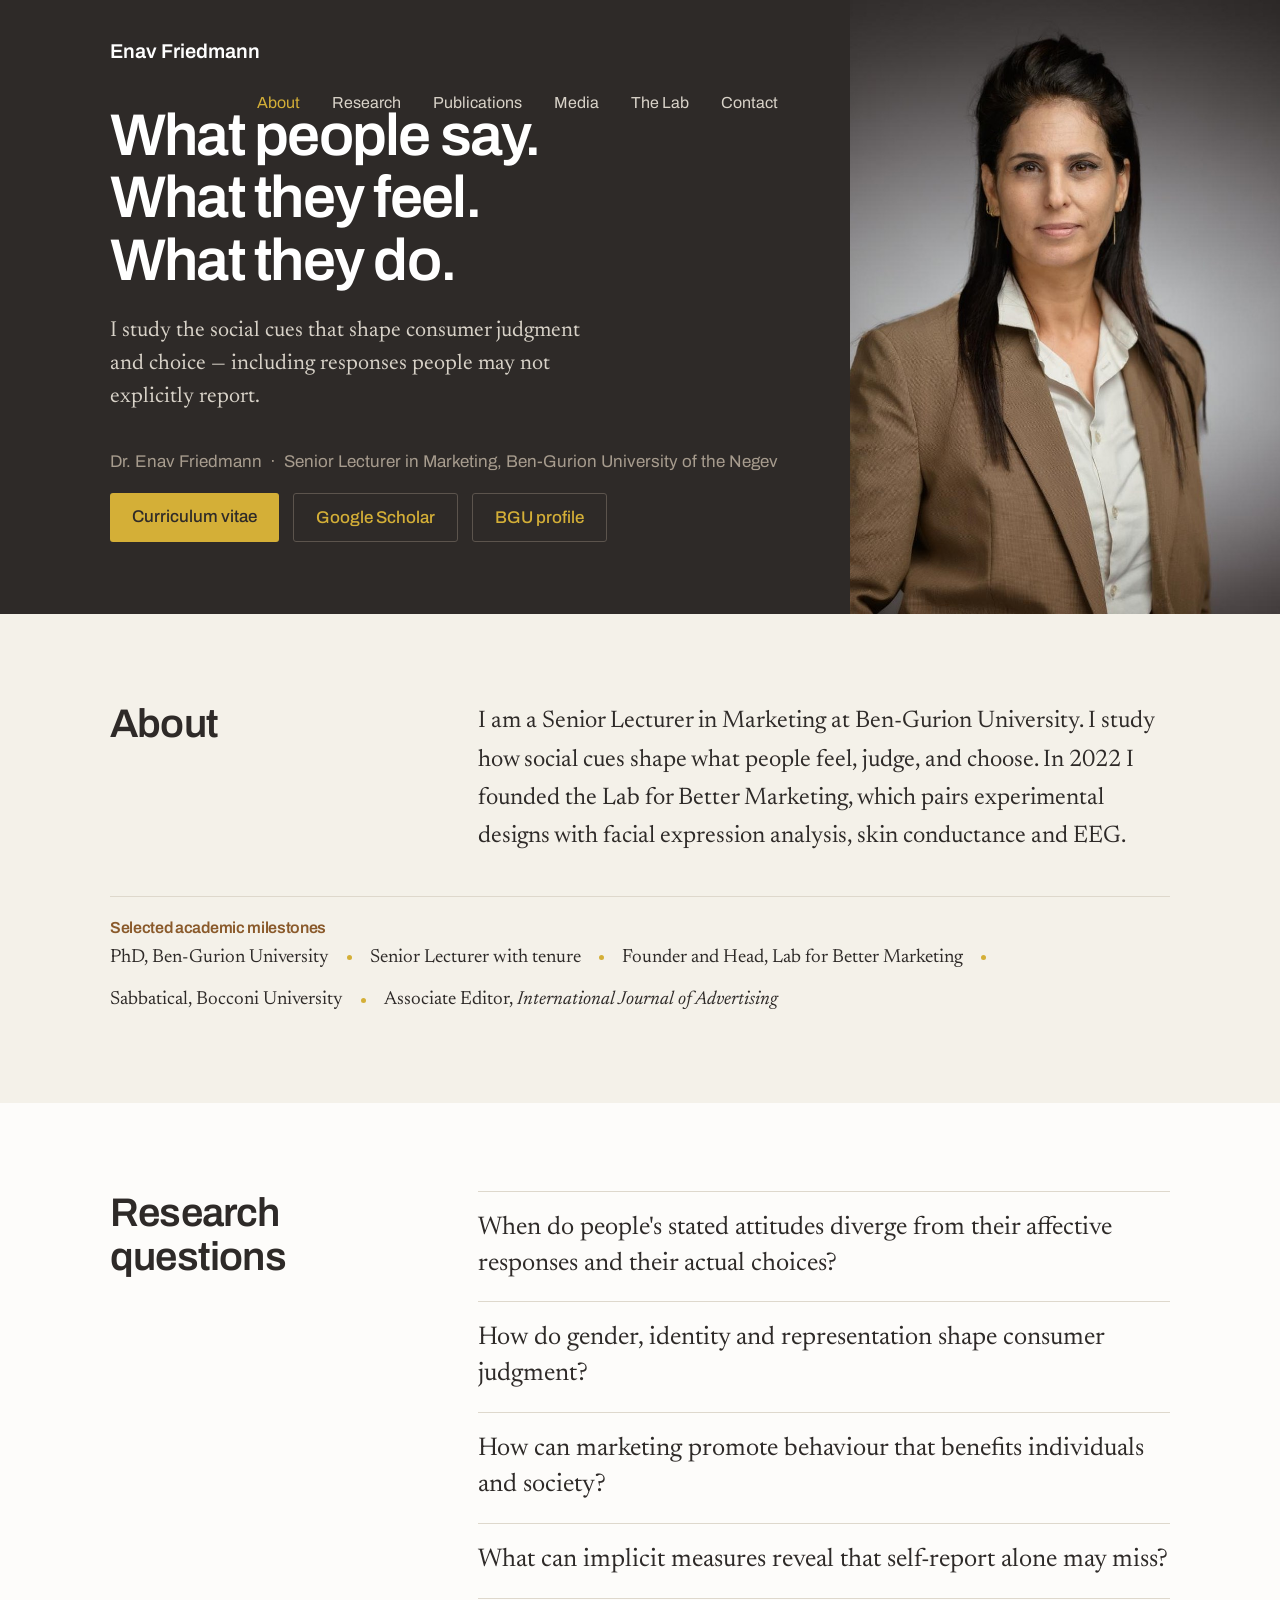
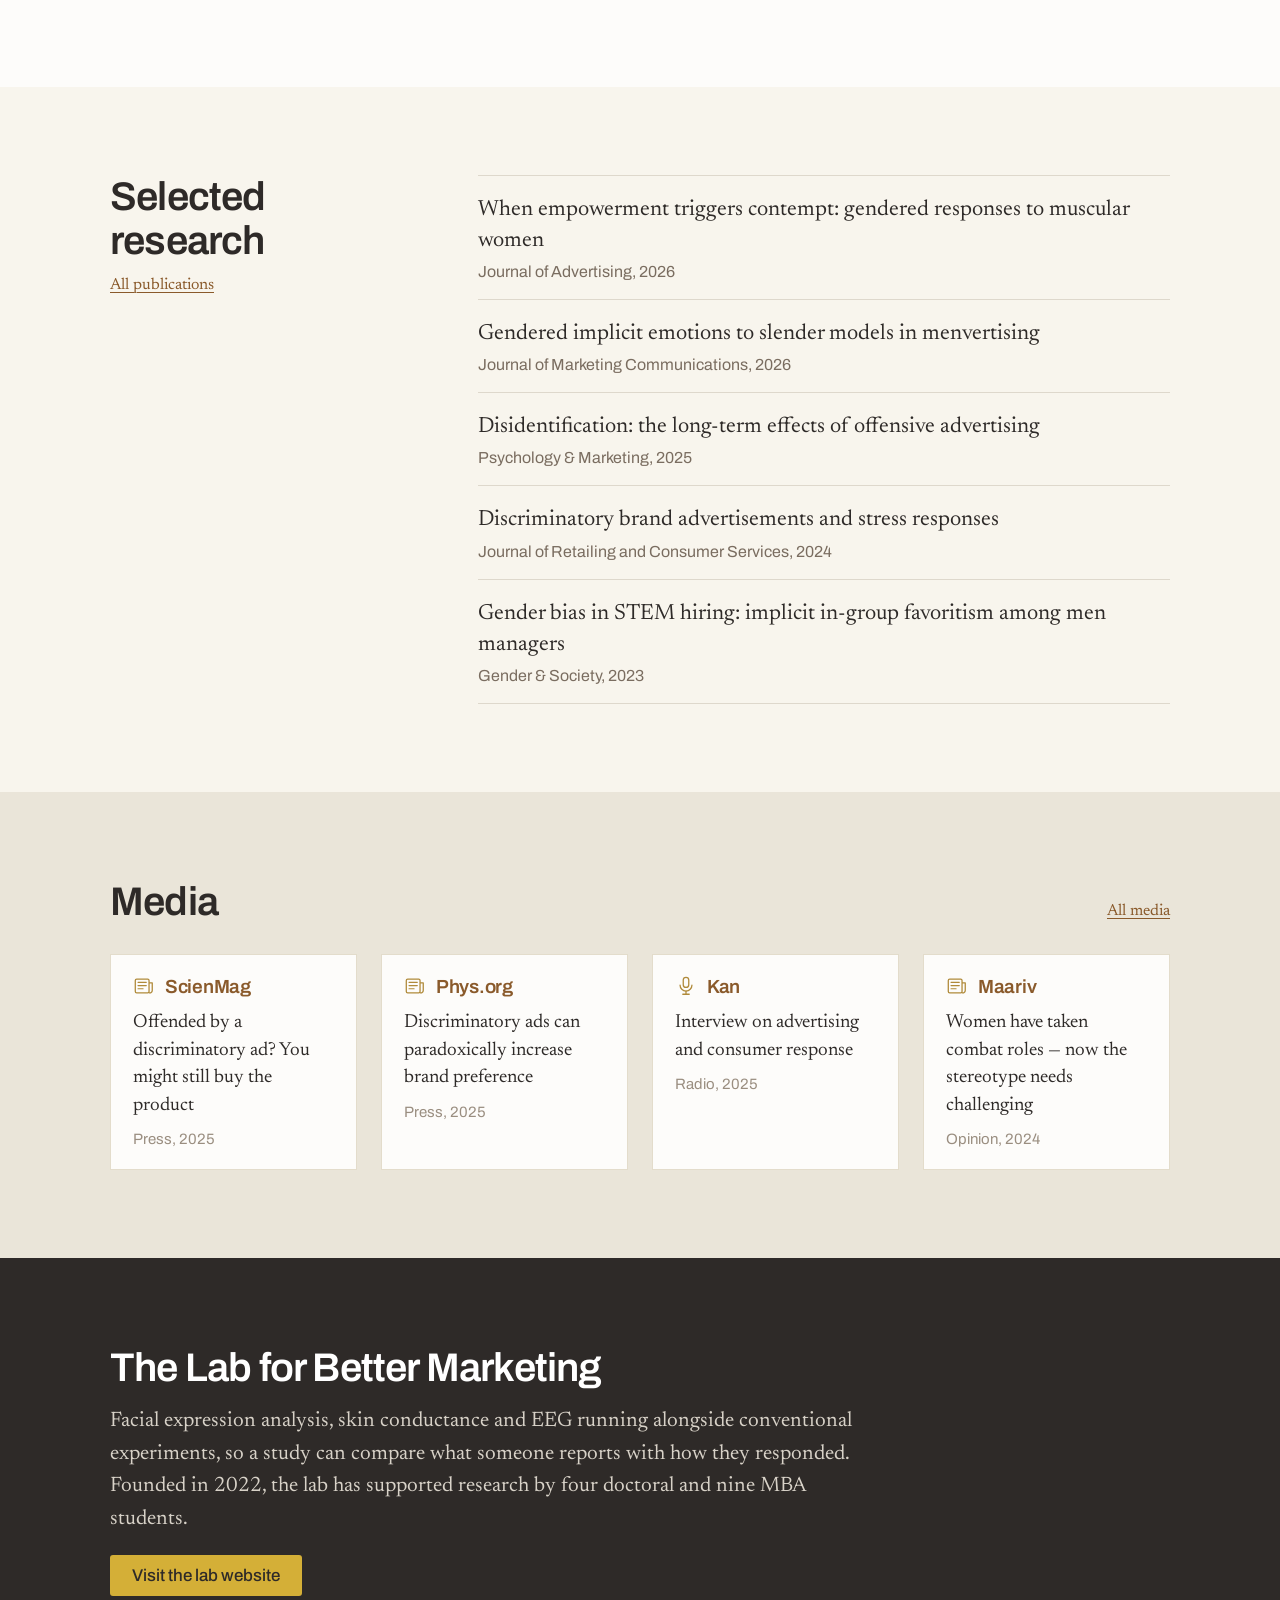
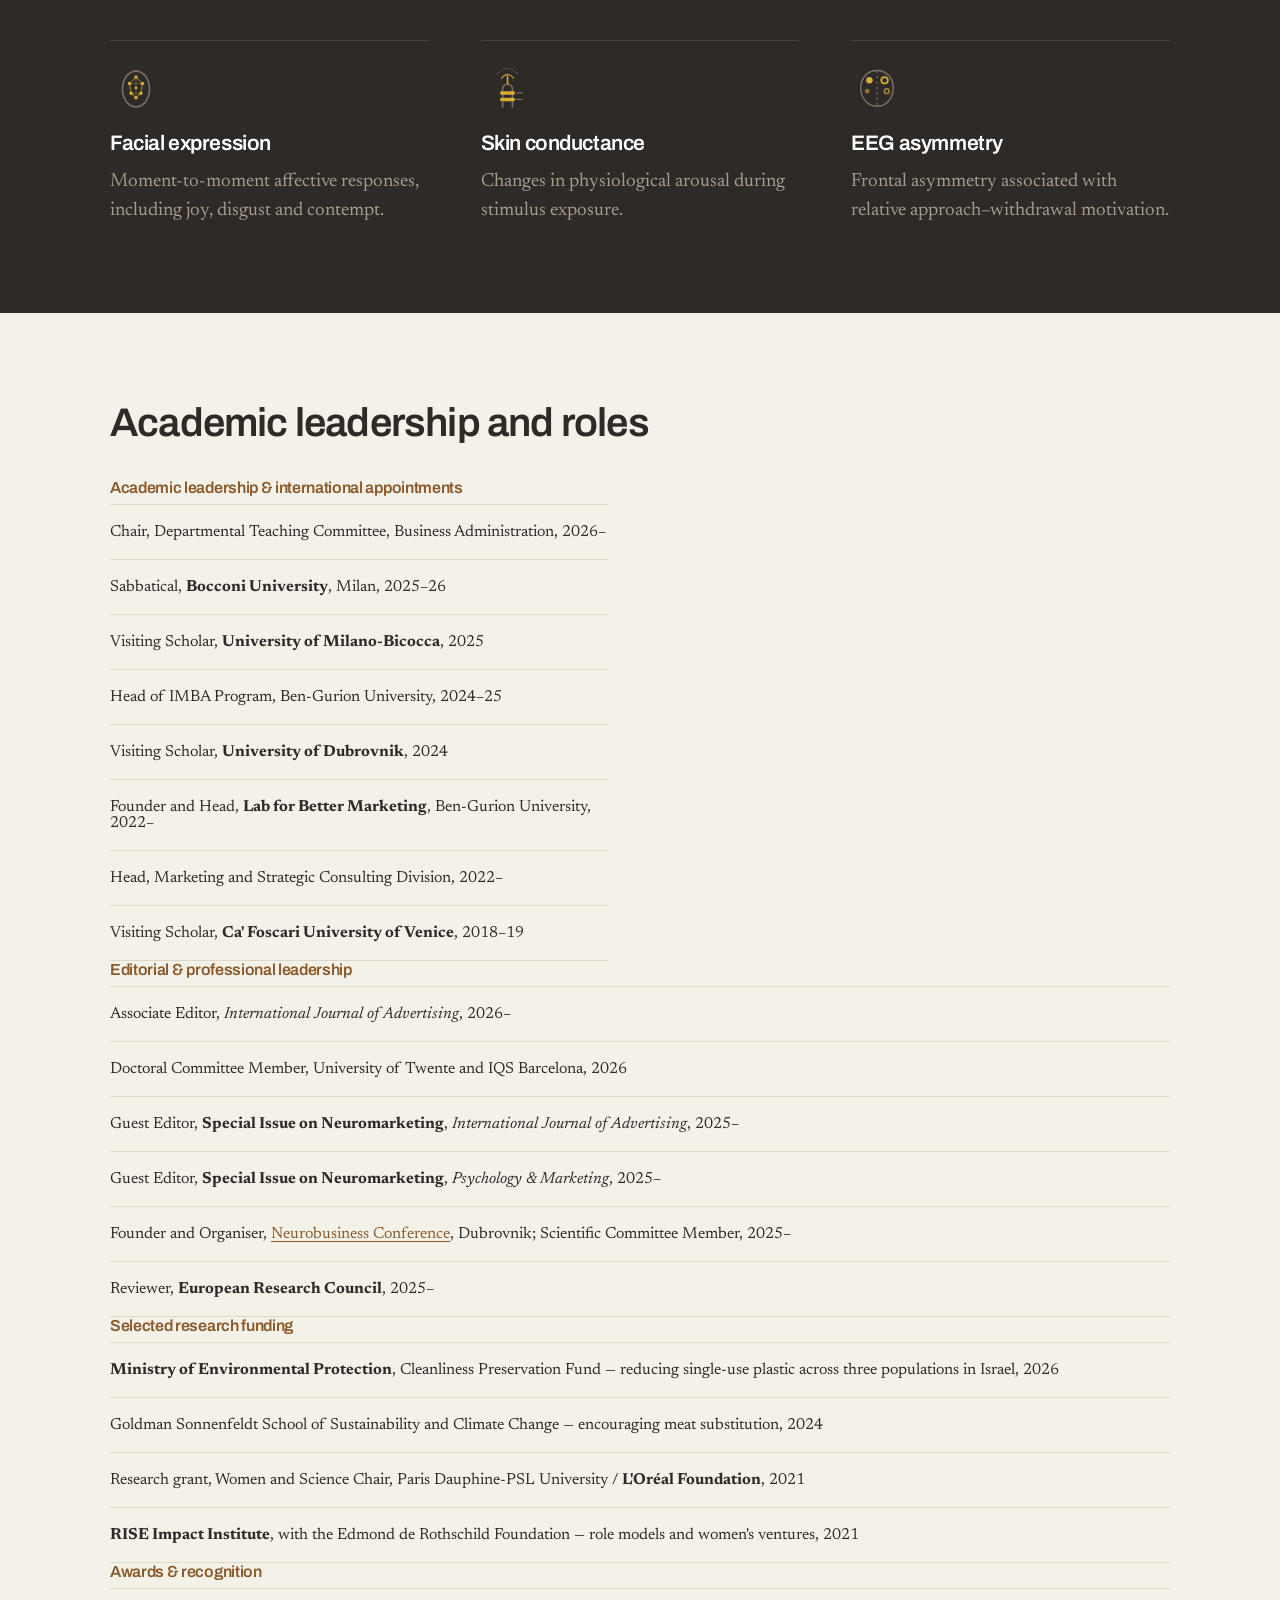
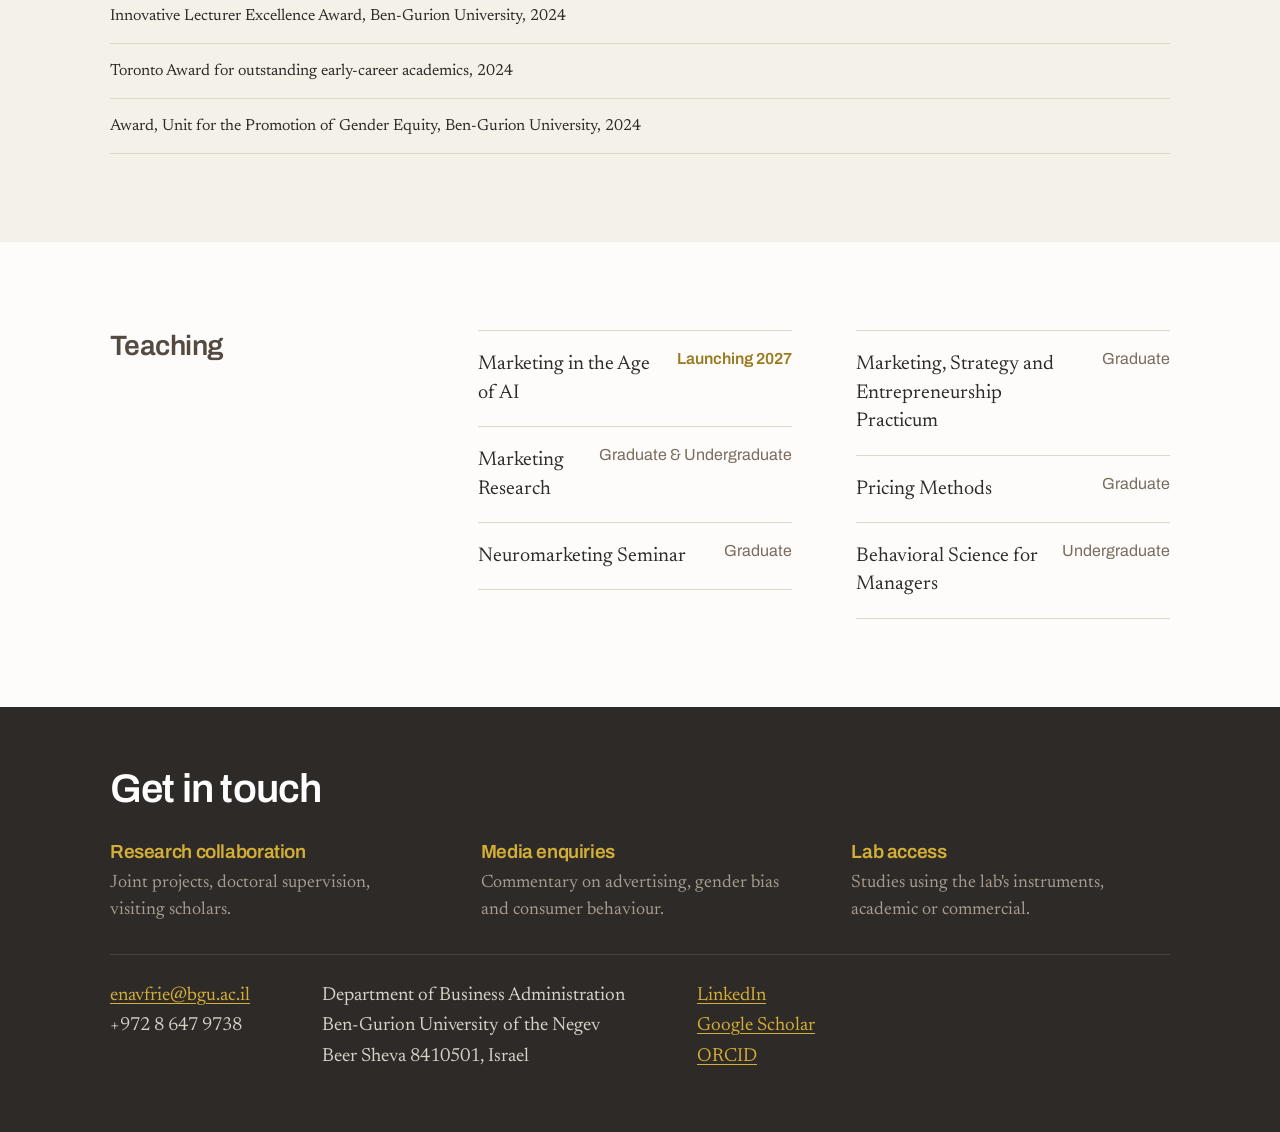
==== index.html @ 7a6b35b5 "Add site files" ====
<!doctype html>
<html lang="en">
<head>
<meta charset="utf-8">
<meta name="viewport" content="width=device-width, initial-scale=1">
<title>Enav Friedmann — Marketing and Consumer Behaviour Research</title>
<meta name="description" content="Dr. Enav Friedmann, Senior Lecturer in Marketing at Ben-Gurion University of the Negev. Research on how social cues shape what people feel, judge and choose.">
<meta name="author" content="Enav Friedmann">
<meta property="og:type" content="website">
<meta property="og:title" content="Enav Friedmann — Marketing and Consumer Behaviour Research">
<meta property="og:description" content="I study how social cues shape what people feel, judge, and choose.">
<meta property="og:image" content="portrait.jpg">
<meta name="twitter:card" content="summary_large_image">
<link rel="preconnect" href="https://fonts.googleapis.com"><link rel="preconnect" href="https://fonts.gstatic.com" crossorigin>
<link rel="stylesheet" href="https://fonts.googleapis.com/css2?family=Archivo:wght@400;500;600;700&family=Newsreader:ital,opsz,wght@0,6..72,400;0,6..72,500;1,6..72,400&display=swap">
<link rel="canonical" href="https://enavfriedmann.pages.dev/">
<link rel="stylesheet" href="style.css">
<script type="application/ld+json">
{"@context":"https://schema.org","@type":"Person","name":"Enav Friedmann","honorificPrefix":"Dr.",
"jobTitle":"Senior Lecturer in Marketing","image":"portrait.jpg",
"description":"I study the social cues that shape consumer judgment and choice, including responses people may not explicitly report.",
"affiliation":{"@type":"CollegeOrUniversity","name":"Ben-Gurion University of the Negev",
"department":{"@type":"Organization","name":"Guilford Glazer Faculty of Business and Management"}},
"email":"mailto:enavfrie@bgu.ac.il","telephone":"+972-8-647-9738",
"address":{"@type":"PostalAddress","streetAddress":"PO Box 653","addressLocality":"Beer Sheva","postalCode":"8410501","addressCountry":"IL"},
"identifier":{"@type":"PropertyValue","propertyID":"ORCID","value":"0000-0002-7509-3139"},
"knowsAbout":["Consumer behaviour","Marketing","Neuromarketing","Implicit measures","Gender bias","Advertising ethics","Sustainable consumption"],
"sameAs":["https://orcid.org/0000-0002-7509-3139",
"https://scholar.google.com/citations?user=OmeIoO0AAAAJ",
"https://www.linkedin.com/in/enav-friedmann-14080b145/",
"https://cris.bgu.ac.il/en/persons/enav-friedmann/"]}
</script>
</head>
<body>
<header class="hero">
<div class="hero__content">
<div class="topbar"><a class="topbar__name" href="index.html">Enav Friedmann</a><nav aria-label="Main"><a href="index.html" aria-current="page">About</a><a href="index.html#research">Research</a><a href="publications.html">Publications</a><a href="media.html">Media</a><a href="index.html#lab">The Lab</a><a href="index.html#contact">Contact</a></nav></div>
<div>
  <h1>What people say.<br>What they feel.<br>What they do.</h1>
  <p class="hero__sub">I study the social cues that shape consumer judgment and choice — including responses people may not explicitly report.</p>
</div>

<div class="hero__credit">Dr. Enav Friedmann &nbsp;·&nbsp; Senior Lecturer in Marketing, Ben-Gurion University of the Negev
  <div class="btns">
    <a class="btn btn--solid" href="cv-enav-friedmann.pdf">Curriculum vitae</a>
    <a class="btn btn--ghost" href="https://scholar.google.com/citations?user=OmeIoO0AAAAJ">Google Scholar</a>
    <a class="btn btn--ghost" href="https://cris.bgu.ac.il/en/persons/enav-friedmann/">BGU profile</a>
  </div>
</div>
</div>
<img class="hero__portrait" src="portrait.jpg" alt="Dr. Enav Friedmann" width="900" height="1200">
</header>

<main>
<section class="band band--beige" id="about">
  <div class="row"><h2 class="section row__rail">About</h2>
  <p class="lead row__body">I am a Senior Lecturer in Marketing at Ben-Gurion University. I study how social cues shape what people feel, judge, and choose. In 2022 I founded the Lab for Better Marketing, which pairs experimental designs with facial expression analysis, skin conductance and EEG.</p></div>
  <div style="border-top:1px solid var(--rule);padding-top:22px;margin-top:40px">
    <h3 class="group">Selected academic milestones</h3>
    <div class="milestones"><span>PhD, Ben-Gurion University</span><span class="dot"></span><span>Senior Lecturer with tenure</span><span class="dot"></span><span>Founder and Head, Lab for Better Marketing</span><span class="dot"></span><span>Sabbatical, Bocconi University</span><span class="dot"></span><span>Associate Editor, <em>International Journal of Advertising</em></span></div>
  </div>
</section>

<section class="band" id="research">
  <div class="row"><h2 class="section row__rail">Research questions</h2>
  <div class="row__body list"><div><p class="question">When do people's stated attitudes diverge from their affective responses and their actual choices?</p></div><div><p class="question">How do gender, identity and representation shape consumer judgment?</p></div><div><p class="question">How can marketing promote behaviour that benefits individuals and society?</p></div><div><p class="question">What can implicit measures reveal that self-report alone may miss?</p></div></div></div>
</section>

<section class="band band--pale">
  <div class="row">
    <div class="row__rail"><h2 class="section">Selected research</h2><p style="margin:14px 0 0"><a href="publications.html">All publications</a></p></div>
    <div class="row__body list"><div><span class="item-title">When empowerment triggers contempt: gendered responses to muscular women</span>
<span class="item-meta">Journal of Advertising, 2026</span></div><div><span class="item-title">Gendered implicit emotions to slender models in menvertising</span>
<span class="item-meta">Journal of Marketing Communications, 2026</span></div><div><span class="item-title">Disidentification: the long-term effects of offensive advertising</span>
<span class="item-meta">Psychology &amp; Marketing, 2025</span></div><div><span class="item-title">Discriminatory brand advertisements and stress responses</span>
<span class="item-meta">Journal of Retailing and Consumer Services, 2024</span></div><div><span class="item-title">Gender bias in STEM hiring: implicit in-group favoritism among men managers</span>
<span class="item-meta">Gender &amp; Society, 2023</span></div></div>
  </div>
</section>

<section class="band band--deep" id="media">
  <div style="display:flex;align-items:baseline;gap:32px;flex-wrap:wrap"><h2 class="section" style="flex:1">Media</h2><a href="media.html">All media</a></div>
  <div class="grid4" style="margin-top:30px"><a href="https://scienmag.com/have-you-been-offended-by-a-discriminatory-or-harmful-ad-science-reveals-you-might-still-end-up-buying-the-product/" class="card"><span class="card__outlet"><svg width="22" height="22" viewBox="0 0 24 24" aria-hidden="true"><rect x="2.5" y="4.5" width="15" height="15" rx="1.5" fill="none" stroke="#B08A3A" stroke-width="1.4"/><path d="M17.5,8.5 H21 V17 a2.5,2.5 0 0 1 -3.5,2.3" fill="none" stroke="#B08A3A" stroke-width="1.4" stroke-linejoin="round"/><path d="M5.5,8 H14.5 M5.5,11.5 H14.5 M5.5,15 H11" stroke="#B08A3A" stroke-width="1.3" stroke-linecap="round"/></svg>ScienMag</span>
<span class="card__head">Offended by a discriminatory ad? You might still buy the product</span>
<span class="card__meta">Press, 2025</span></a><a href="https://phys.org/news/2025-08-discriminatory-ads-paradoxically-brand-groups.html" class="card"><span class="card__outlet"><svg width="22" height="22" viewBox="0 0 24 24" aria-hidden="true"><rect x="2.5" y="4.5" width="15" height="15" rx="1.5" fill="none" stroke="#B08A3A" stroke-width="1.4"/><path d="M17.5,8.5 H21 V17 a2.5,2.5 0 0 1 -3.5,2.3" fill="none" stroke="#B08A3A" stroke-width="1.4" stroke-linejoin="round"/><path d="M5.5,8 H14.5 M5.5,11.5 H14.5 M5.5,15 H11" stroke="#B08A3A" stroke-width="1.3" stroke-linecap="round"/></svg>Phys.org</span>
<span class="card__head">Discriminatory ads can paradoxically increase brand preference</span>
<span class="card__meta">Press, 2025</span></a><a href="https://kan.org.il/content/kan/podcasts/p-8270/940524/" class="card"><span class="card__outlet"><svg width="22" height="22" viewBox="0 0 24 24" aria-hidden="true"><rect x="9" y="2.5" width="6" height="11" rx="3" fill="none" stroke="#B08A3A" stroke-width="1.4"/><path d="M5.5,11 a6.5,6.5 0 0 0 13,0" fill="none" stroke="#B08A3A" stroke-width="1.4" stroke-linecap="round"/><path d="M12,17.5 V21 M8.5,21 H15.5" stroke="#B08A3A" stroke-width="1.4" stroke-linecap="round"/></svg>Kan</span>
<span class="card__head">Interview on advertising and consumer response</span>
<span class="card__meta">Radio, 2025</span></a><a href="https://m.maariv.co.il/journalists/opinions/Article-1073296" class="card"><span class="card__outlet"><svg width="22" height="22" viewBox="0 0 24 24" aria-hidden="true"><rect x="2.5" y="4.5" width="15" height="15" rx="1.5" fill="none" stroke="#B08A3A" stroke-width="1.4"/><path d="M17.5,8.5 H21 V17 a2.5,2.5 0 0 1 -3.5,2.3" fill="none" stroke="#B08A3A" stroke-width="1.4" stroke-linejoin="round"/><path d="M5.5,8 H14.5 M5.5,11.5 H14.5 M5.5,15 H11" stroke="#B08A3A" stroke-width="1.3" stroke-linecap="round"/></svg>Maariv</span>
<span class="card__head">Women have taken combat roles — now the stereotype needs challenging</span>
<span class="card__meta">Opinion, 2024</span></a></div>
</section>

<section class="band band--ink" id="lab">
  <h2 class="section" style="color:#fff">The Lab for Better Marketing</h2>
  <p style="font-size:21px;line-height:1.55;color:var(--cream);max-width:64ch;margin:16px 0 0">Facial expression analysis, skin conductance and EEG running alongside conventional experiments, so a study can compare what someone reports with how they responded. Founded in 2022, the lab has supported research by four doctoral and nine MBA students.</p>
  <div class="btns"><a class="btn btn--solid" href="https://bgumarketinglab.wixsite.com/lab-for-better-marke">Visit the lab website</a></div>
  <div class="grid3" style="margin-top:44px">
    <div class="instr"><svg class="instr__icon" width="52" height="52" viewBox="0 0 48 48" aria-hidden="true"><ellipse cx="24" cy="24" rx="12.5" ry="16.5" fill="none" stroke="#7A6D60" stroke-width="1.5"/><path d="M24,13 L18,19 L19.5,28 L24,32 L28.5,28 L30,19 Z" fill="none" stroke="#D4AF37" stroke-width="0.9" opacity="0.75"/><path d="M18,19 L30,19 M19.5,28 L28.5,28 M24,13 L24,32" stroke="#D4AF37" stroke-width="0.7" opacity="0.5"/><circle cx="18" cy="19" r="1.6" fill="#D4AF37"/><circle cx="30" cy="19" r="1.6" fill="#D4AF37"/><circle cx="24" cy="13" r="1.6" fill="#D4AF37"/><circle cx="24" cy="32" r="1.6" fill="#D4AF37"/><circle cx="19.5" cy="28" r="1.6" fill="#D4AF37"/><circle cx="28.5" cy="28" r="1.6" fill="#D4AF37"/><circle cx="24" cy="23" r="1.3" fill="#D4AF37"/></svg><h3>Facial expression</h3><p>Moment-to-moment affective responses, including joy, disgust and contempt.</p></div>
    <div class="instr"><svg class="instr__icon" width="52" height="52" viewBox="0 0 48 48" aria-hidden="true"><path d="M20,41 V24 a4.5,4.5 0 0 1 9,0 V41" fill="none" stroke="#7A6D60" stroke-width="1.5" stroke-linejoin="round"/><rect x="17.5" y="26" width="14" height="3.2" rx="1.6" fill="#D4AF37"/><rect x="17.5" y="32" width="14" height="3.2" rx="1.6" fill="#D4AF37"/><path d="M33,27.5 h5 M33,33.5 h5" stroke="#7A6D60" stroke-width="1.2" stroke-linecap="round"/><path d="M24.5,19 V12" stroke="#D4AF37" stroke-width="1.4" stroke-linecap="round"/><path d="M19,14 q5.5,-7 11,0" fill="none" stroke="#D4AF37" stroke-width="1.2" stroke-linecap="round" opacity="0.8"/><path d="M15,10 q9.5,-10 19,0" fill="none" stroke="#7A6D60" stroke-width="1" stroke-linecap="round" opacity="0.45"/></svg><h3>Skin conductance</h3><p>Changes in physiological arousal during stimulus exposure.</p></div>
    <div class="instr"><svg class="instr__icon" width="52" height="52" viewBox="0 0 48 48" aria-hidden="true"><path d="M24,7 C33,7 39,14 39,23 C39,32 33,40 24,40 C15,40 9,32 9,23 C9,14 15,7 24,7 Z" fill="none" stroke="#7A6D60" stroke-width="1.4"/><line x1="24" y1="7" x2="24" y2="40" stroke="#7A6D60" stroke-width="1.1" stroke-dasharray="2 3"/><circle cx="17" cy="16" r="3" fill="#D4AF37"/><circle cx="31" cy="16" r="3" fill="none" stroke="#D4AF37" stroke-width="1.6"/><circle cx="15" cy="26" r="2.2" fill="#D4AF37" opacity="0.55"/><circle cx="33" cy="26" r="2.2" fill="none" stroke="#D4AF37" stroke-width="1.4" opacity="0.7"/></svg><h3>EEG asymmetry</h3><p>Frontal asymmetry associated with relative approach–withdrawal motivation.</p></div>
  </div>
</section>

<section class="band band--beige">
  <h2 class="section">Academic leadership and roles</h2>
  <div class="grid2" style="margin-top:34px">
    <div><h3 class="group">Academic leadership &amp; international appointments</h3><div class="list"><div>Chair, Departmental Teaching Committee, Business Administration, 2026–</div><div>Sabbatical, <strong>Bocconi University</strong>, Milan, 2025–26</div><div>Visiting Scholar, <strong>University of Milano-Bicocca</strong>, 2025</div><div>Head of IMBA Program, Ben-Gurion University, 2024–25</div><div>Visiting Scholar, <strong>University of Dubrovnik</strong>, 2024</div><div>Founder and Head, <strong>Lab for Better Marketing</strong>, Ben-Gurion University, 2022–</div><div>Head, Marketing and Strategic Consulting Division, 2022–</div><div>Visiting Scholar, <strong>Ca'&nbsp;Foscari University of Venice</strong>, 2018–19</div></div></div></div>
    <div><h3 class="group">Editorial &amp; professional leadership</h3><div class="list"><div>Associate Editor, <em>International Journal of Advertising</em>, 2026–</div><div>Doctoral Committee Member, University of Twente and IQS Barcelona, 2026</div><div>Guest Editor, <strong>Special Issue on Neuromarketing</strong>, <em>International Journal of Advertising</em>, 2025–</div><div>Guest Editor, <strong>Special Issue on Neuromarketing</strong>, <em>Psychology &amp; Marketing</em>, 2025–</div><div>Founder and Organiser, <a href="https://www.neurobusiness-conference.com/">Neurobusiness Conference</a>, Dubrovnik; Scientific Committee Member, 2025–</div><div>Reviewer, <strong>European Research Council</strong>, 2025–</div></div></div></div>
    <div><h3 class="group">Selected research funding</h3><div class="list"><div><strong>Ministry of Environmental Protection</strong>, Cleanliness Preservation Fund — reducing single-use plastic across three populations in Israel, 2026</div><div>Goldman Sonnenfeldt School of Sustainability and Climate Change — encouraging meat substitution, 2024</div><div>Research grant, Women and Science Chair, Paris Dauphine-PSL University / <strong>L'Or&eacute;al Foundation</strong>, 2021</div><div><strong>RISE Impact Institute</strong>, with the Edmond de Rothschild Foundation — role models and women's ventures, 2021</div></div></div></div>
    <div><h3 class="group">Awards &amp; recognition</h3><div class="list"><div>Innovative Lecturer Excellence Award, Ben-Gurion University, 2024</div><div>Toronto Award for outstanding early-career academics, 2024</div><div>Award, Unit for the Promotion of Gender Equity, Ben-Gurion University, 2024</div></div></div></div>
  </div>
</section>

<section class="band">
  <div class="row"><h2 class="row__rail" style="font-size:28px;color:var(--text-soft)">Teaching</h2>
  <div class="row__body grid2" style="gap:0 64px"><div class="list"><div style="display:flex;justify-content:space-between;gap:16px"><span class="item-title" style="font-size:20px">Marketing in the Age of AI</span>
<span class="item-meta" style="margin:0;white-space:nowrap;color:var(--gold-deep);font-weight:600">Launching 2027</span></div><div style="display:flex;justify-content:space-between;gap:16px"><span class="item-title" style="font-size:20px">Marketing Research</span>
<span class="item-meta" style="margin:0;white-space:nowrap;color:var(--muted)">Graduate &amp; Undergraduate</span></div><div style="display:flex;justify-content:space-between;gap:16px"><span class="item-title" style="font-size:20px">Neuromarketing Seminar</span>
<span class="item-meta" style="margin:0;white-space:nowrap;color:var(--muted)">Graduate</span></div></div><div class="list"><div style="display:flex;justify-content:space-between;gap:16px"><span class="item-title" style="font-size:20px">Marketing, Strategy and Entrepreneurship Practicum</span>
<span class="item-meta" style="margin:0;white-space:nowrap;color:var(--muted)">Graduate</span></div><div style="display:flex;justify-content:space-between;gap:16px"><span class="item-title" style="font-size:20px">Pricing Methods</span>
<span class="item-meta" style="margin:0;white-space:nowrap;color:var(--muted)">Graduate</span></div><div style="display:flex;justify-content:space-between;gap:16px"><span class="item-title" style="font-size:20px">Behavioral Science for Managers</span>
<span class="item-meta" style="margin:0;white-space:nowrap;color:var(--muted)">Undergraduate</span></div></div></div></div>
</section>
</main>

<footer id="contact">
<h2 class="section" style="color:#fff">Get in touch</h2>
<div class="grid3" style="margin-top:30px">
<div><h3 style="font-family:var(--sans);font-size:19px;color:var(--gold)">Research collaboration</h3><p style="font-size:18px;line-height:1.5;color:var(--muted-dark);margin:8px 0 0">Joint projects, doctoral supervision, visiting scholars.</p></div>
<div><h3 style="font-family:var(--sans);font-size:19px;color:var(--gold)">Media enquiries</h3><p style="font-size:18px;line-height:1.5;color:var(--muted-dark);margin:8px 0 0">Commentary on advertising, gender bias and consumer behaviour.</p></div>
<div><h3 style="font-family:var(--sans);font-size:19px;color:var(--gold)">Lab access</h3><p style="font-size:18px;line-height:1.5;color:var(--muted-dark);margin:8px 0 0">Studies using the lab's instruments, academic or commercial.</p></div>
</div>
<div class="foot">
<p><a href="mailto:enavfrie@bgu.ac.il">enavfrie@bgu.ac.il</a><br>+972 8 647 9738</p>
<p>Department of Business Administration<br>Ben-Gurion University of the Negev<br>Beer Sheva 8410501, Israel</p>
<p><a href="https://www.linkedin.com/in/enav-friedmann-14080b145/">LinkedIn</a><br>
<a href="https://scholar.google.com/citations?user=OmeIoO0AAAAJ">Google Scholar</a><br>
<a href="https://orcid.org/0000-0002-7509-3139">ORCID</a></p>
</div>
</footer>
</body>
</html>
---- style.css ----
:root {
  --ink: #2E2A28;
  --ink-soft: #4A443F;
  --paper: #FDFCFA;
  --beige: #F4F1E9;
  --beige-deep: #EAE5D9;
  --beige-pale: #F8F5ED;
  --gold: #D4AF37;
  --gold-deep: #9A7B1F;
  --brown: #8A5A2B;
  --clay: #A8442C;
  --text: #2E2A28;
  --text-soft: #544A41;
  --muted: #7A6D60;
  --muted-dark: #A79C8E;
  --cream: #D8D2C8;
  --rule: #DED8CC;
  --sans: Archivo, system-ui, sans-serif;
  --serif: Newsreader, Georgia, serif;
  --pad: 110px;
}
* { box-sizing: border-box; }
html { scroll-behavior: smooth; }
body {
  margin: 0;
  background: var(--paper);
  font-family: var(--serif);
  color: var(--text);
  -webkit-font-smoothing: antialiased;
}
a { color: var(--brown); text-decoration-thickness: 1px; text-underline-offset: 3px; }
a:hover { color: var(--clay); }
a:focus-visible { outline: 2px solid var(--gold); outline-offset: 3px; }
h1, h2, h3 { font-family: var(--sans); font-weight: 600; letter-spacing: -0.02em; margin: 0; }
.band { padding: 88px var(--pad); }
.band--ink { background: var(--ink); color: #fff; }
.band--beige { background: var(--beige); }
.band--pale { background: var(--beige-pale); }
.band--deep { background: var(--beige-deep); }
.row { display: flex; gap: 88px; align-items: flex-start; }
.row__rail { width: 280px; flex-shrink: 0; }
.row__body { flex: 1; min-width: 0; }
h2.section { font-size: 40px; line-height: 1.1; }
h3.group { font-family: var(--sans); font-size: 16px; font-weight: 600; color: var(--brown); margin: 0 0 8px; }
.list { display: flex; flex-direction: column; }
.list > * { border-top: 1px solid var(--rule); padding: 19px 0; }
.list > *:last-child { border-bottom: 1px solid var(--rule); }
.item-title { font-size: 22px; line-height: 1.42; display: block; }
.item-meta { font-family: var(--sans); font-size: 16px; color: var(--muted); display: block; margin-top: 6px; }
.grid2 { display: grid; grid-template-columns: repeat(2, minmax(0, 1fr)); gap: 46px 64px; }
.grid3 { display: grid; grid-template-columns: repeat(3, minmax(0, 1fr)); gap: 52px; }
.grid4 { display: grid; grid-template-columns: repeat(4, minmax(0, 1fr)); gap: 24px; }
/* ---------- top bar ---------- */
.topbar { display: flex; align-items: baseline; gap: 32px; flex-wrap: wrap; position: absolute; top: 40px; left: var(--pad); right: 502px; }
.topbar__name { font-family: var(--sans); font-size: 20px; font-weight: 600; color: #fff; text-decoration: none; }
.topbar nav { margin-left: auto; display: flex; gap: 32px; flex-wrap: wrap; }
.topbar nav a { font-family: var(--sans); font-size: 16px; color: var(--cream); text-decoration: none; }
.topbar nav a:hover, .topbar nav a[aria-current="page"] { color: var(--gold); }
/* ---------- hero ---------- */
.hero { position: relative; background: var(--ink); display: flex; align-items: stretch; min-height: 560px; }
.hero__content { flex: 1; min-width: 0; padding: 104px 502px 72px var(--pad); display: flex; flex-direction: column; gap: 36px; justify-content: center; }
.hero h1 { font-size: clamp(38px, 4.6vw, 66px); line-height: 1.06; color: #fff; letter-spacing: -0.03em; }
.hero__sub { font-size: clamp(19px, 1.7vw, 25px); line-height: 1.5; color: var(--cream); margin: 24px 0 0; max-width: 40ch; }
.hero__credit { font-family: var(--sans); font-size: 17px; line-height: 1.5; color: var(--muted-dark); }
.hero__portrait { position: absolute; top: 0; right: 0; bottom: 0; width: 430px; height: 100%; object-fit: cover; object-position: 50% 18%; display: block; }
.btns { display: flex; gap: 14px; flex-wrap: wrap; margin-top: 18px; }
.btn { font-family: var(--sans); font-size: 17px; font-weight: 500; padding: 11px 22px; border-radius: 3px; text-decoration: none; display: inline-block; }
.btn--solid { background: var(--gold); color: var(--ink); }
.btn--solid:hover { background: #E3C258; color: var(--ink); }
.btn--ghost { color: var(--gold); border: 1px solid #5C544D; }
.btn--ghost:hover { color: var(--gold); border-color: var(--gold); }
/* ---------- page header (inner pages) ---------- */
.pagehead { display: flex; gap: 72px; align-items: flex-end; margin-top: 52px; flex-wrap: wrap; }
.pagehead h1 { font-size: clamp(36px, 4vw, 58px); line-height: 1.05; color: #fff; width: 560px; max-width: 100%; }
.pagehead p { font-size: 20px; line-height: 1.6; color: var(--muted-dark); max-width: 52ch; margin: 0; }
/* ---------- misc ---------- */
.lead { font-size: 24px; line-height: 1.6; max-width: 70ch; margin: 0; }
.milestones { display: flex; flex-wrap: wrap; align-items: center; gap: 14px 18px; }
.milestones span { font-size: 19px; line-height: 1.5; }
.dot { width: 5px; height: 5px; border-radius: 50%; background: var(--gold); flex-shrink: 0; }
.question { font-size: clamp(21px, 2vw, 27px); line-height: 1.4; margin: 0; }
.card { display: flex; flex-direction: column; gap: 12px; text-decoration: none; background: var(--paper); border: 1px solid #E3DCCB; padding: 20px 22px 22px; }
.card:hover { border-color: var(--gold); }
.card__outlet { display: flex; align-items: center; gap: 10px; font-family: var(--sans); font-size: 19px; font-weight: 600; color: var(--brown); letter-spacing: -0.015em; }
.card__head { font-size: 19px; line-height: 1.45; color: var(--text); }
.card__meta { font-family: var(--sans); font-size: 15px; color: #9A8E80; }
.instr { display: flex; flex-direction: column; gap: 13px; border-top: 1px solid var(--ink-soft); padding-top: 22px; }
.instr__icon { display: block; margin-bottom: 4px; }
.instr h3 { font-size: 21px; color: #fff; }
.instr p { font-size: 19px; line-height: 1.55; color: var(--muted-dark); margin: 0; }
.pub { border-top: 1px solid var(--rule); padding: 22px 0; display: flex; flex-direction: column; gap: 7px; }
.pub:last-child { border-bottom: 1px solid var(--rule); }
.pub__title { font-size: 24px; line-height: 1.38; }
.pub__authors { font-size: 18px; line-height: 1.5; color: var(--text-soft); }
.pub__venue { display: flex; gap: 16px; align-items: baseline; flex-wrap: wrap; font-size: 17px; line-height: 1.5; color: var(--muted); }
.pub__venue em { font-style: italic; }
.pub__year { font-family: var(--sans); font-size: 15px; }
footer { background: var(--ink); color: #fff; padding: 60px var(--pad); }
footer a { color: var(--gold); }
.foot { display: flex; gap: 72px; flex-wrap: wrap; border-top: 1px solid var(--ink-soft); padding-top: 26px; margin-top: 30px; }
.foot span, .foot p { font-size: 19px; line-height: 1.6; color: var(--cream); margin: 0; }
@media (max-width: 1100px) {
  :root { --pad: 56px; }
  .row { gap: 48px; }
  .row__rail { width: 220px; }
  .grid4 { grid-template-columns: repeat(2, minmax(0, 1fr)); }
}
@media (max-width: 860px) {
  .hero { position: relative; }
  :root { --pad: 28px; }
  .band { padding: 56px var(--pad); }
  .hero { flex-direction: column-reverse; min-height: 0; position: static; }
  .hero__content { padding: 84px var(--pad) 44px; gap: 26px; }
  .hero__portrait { position: static; width: 100%; height: 320px; object-position: 50% 20%; }
  .row { flex-direction: column; gap: 22px; }
  .row__rail { width: 100%; }
  h2.section { font-size: 30px; }
  .grid2, .grid3, .grid4 { grid-template-columns: 1fr; gap: 30px; }
  .lead { font-size: 20px; }
  .item-title { font-size: 19px; }
  .pub__title { font-size: 20px; }
  .pagehead { gap: 22px; margin-top: 32px; }
  .topbar { position: absolute; top: 22px; left: var(--pad); right: var(--pad); }
  .topbar nav { gap: 16px; margin-left: 0; width: 100%; }
  .foot { gap: 28px; }
}
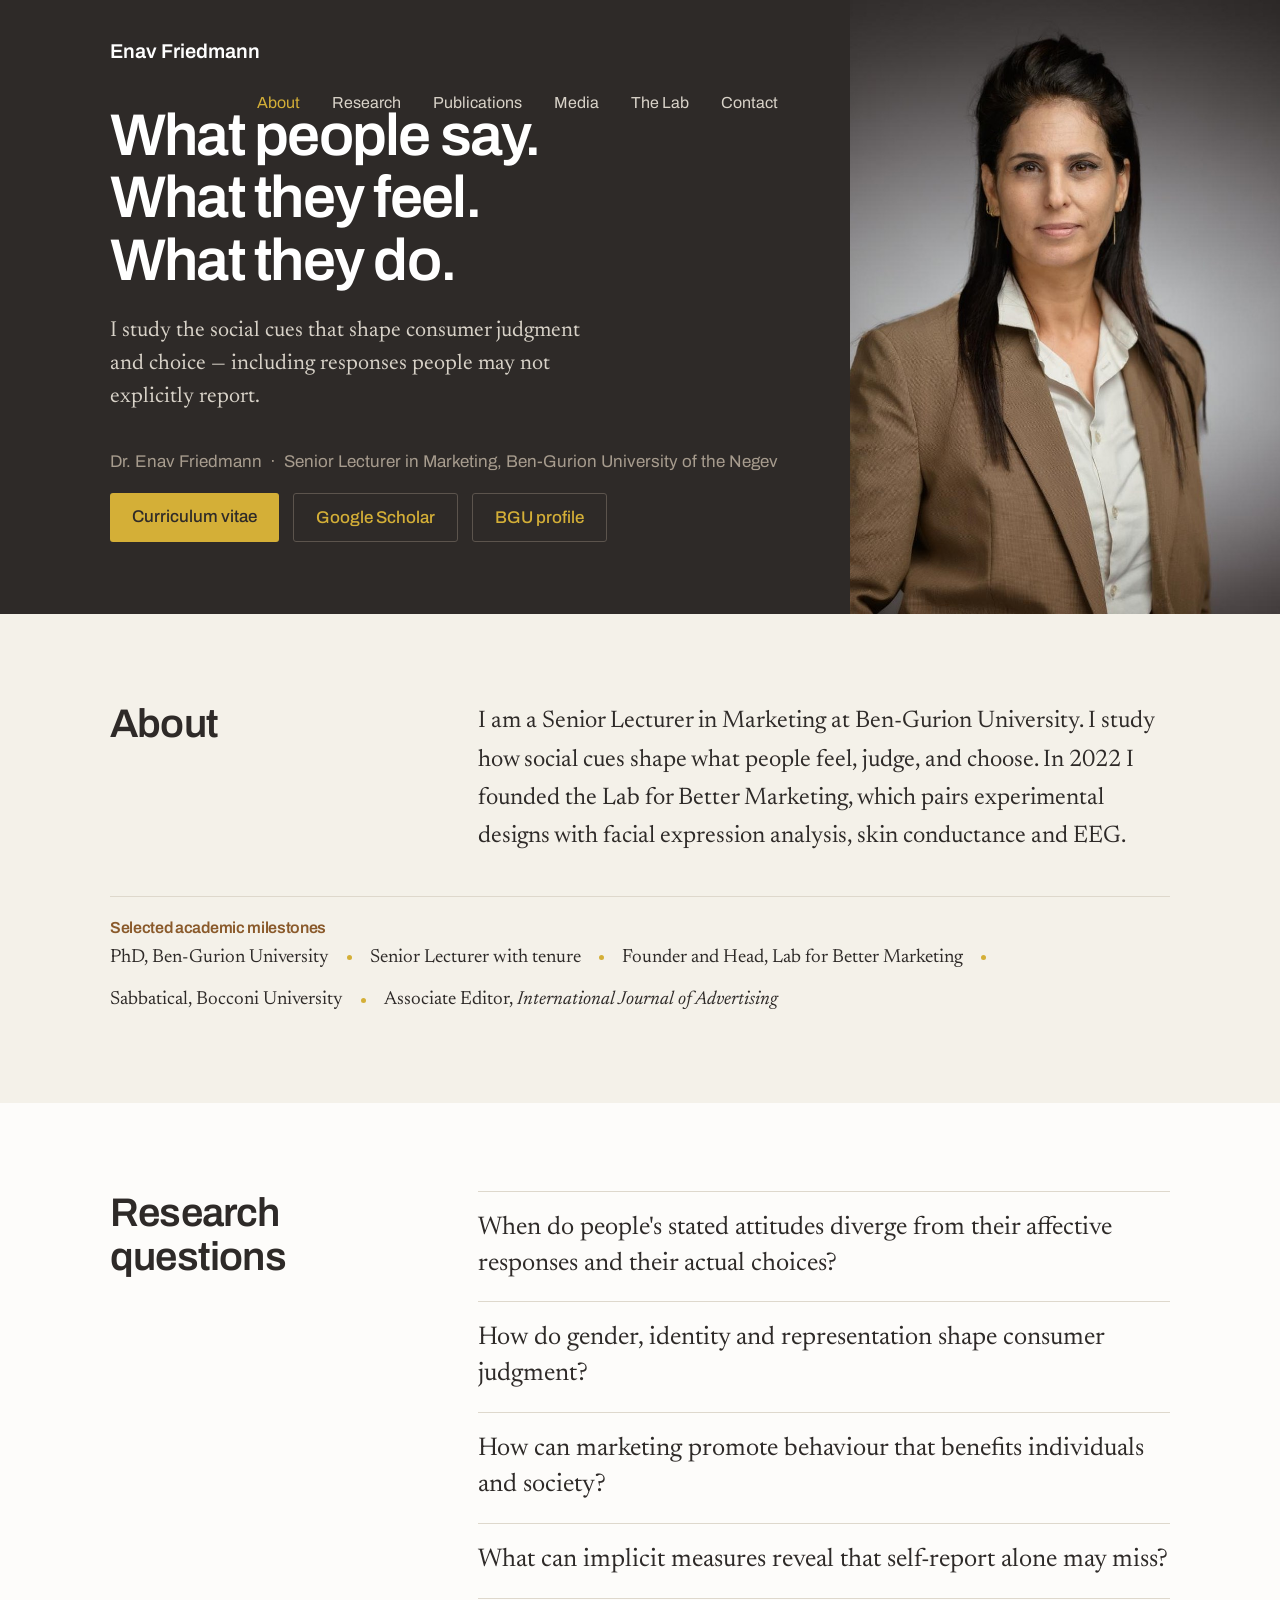
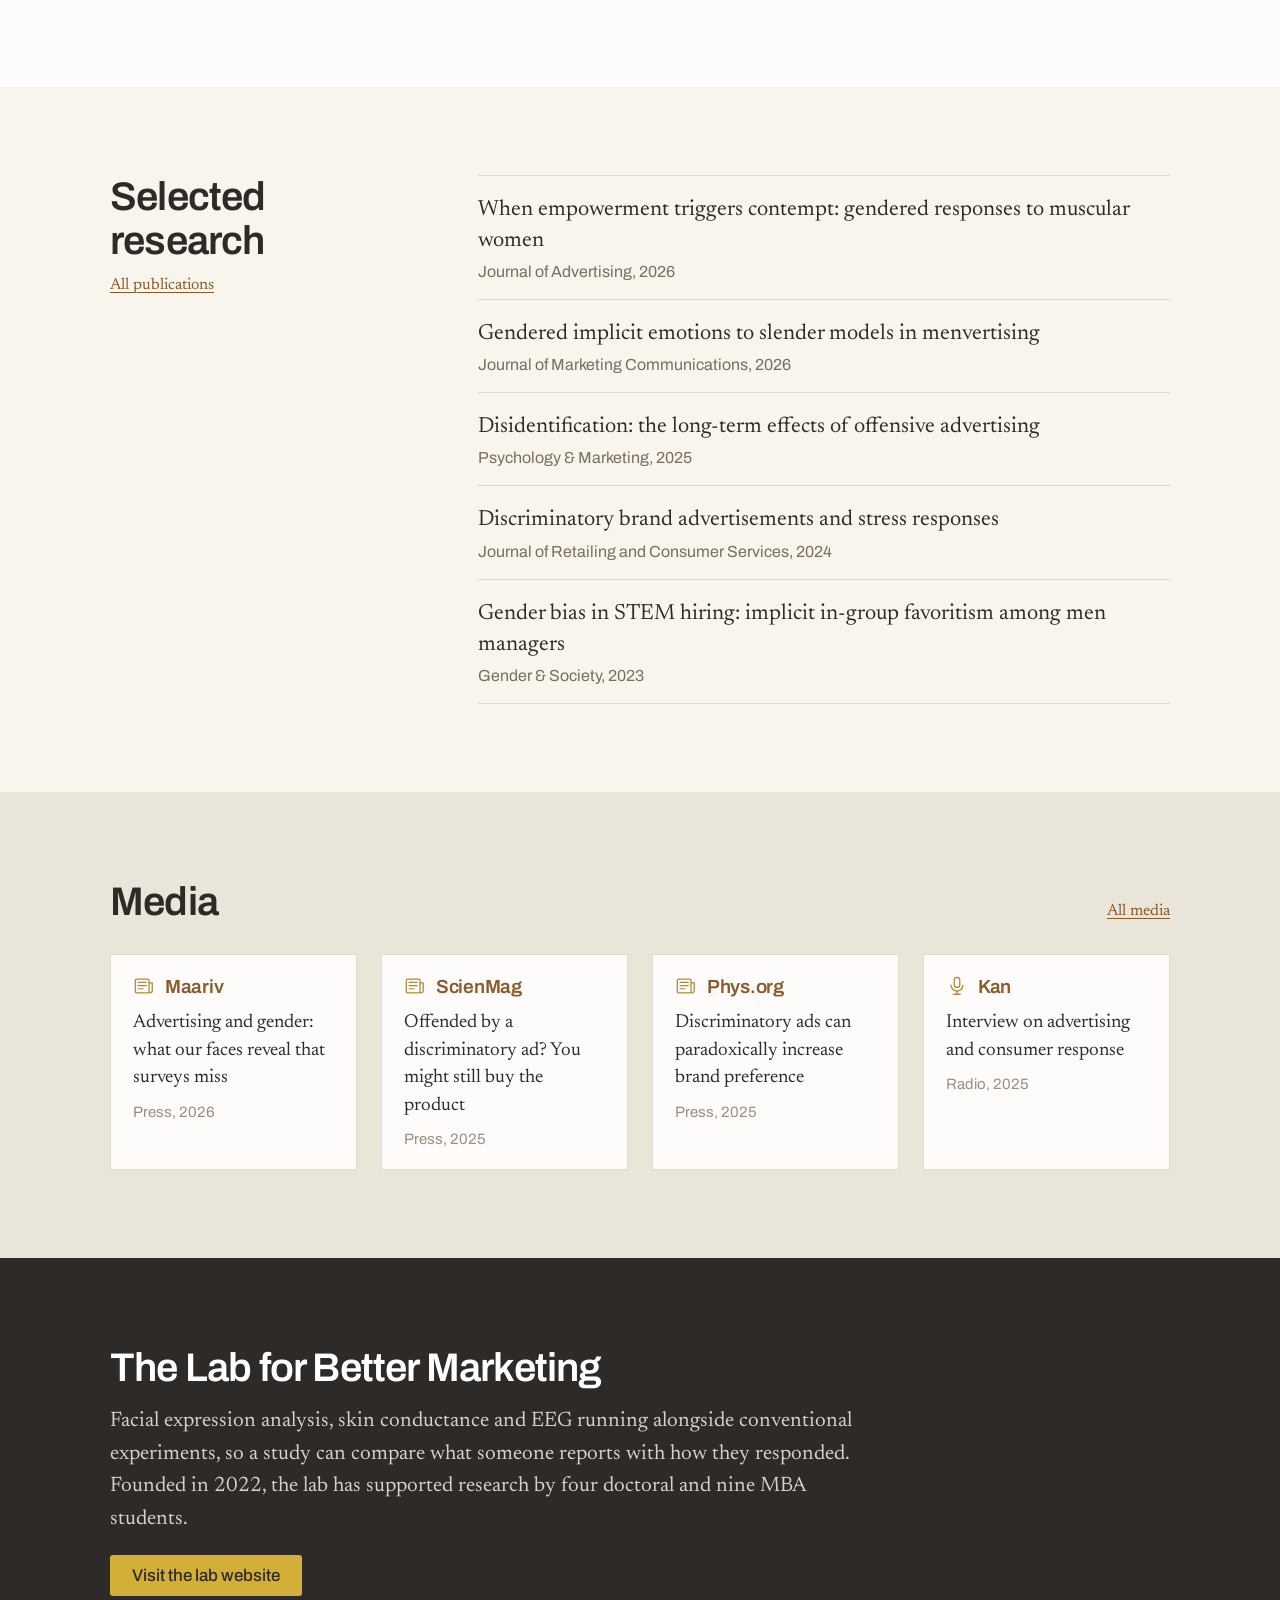
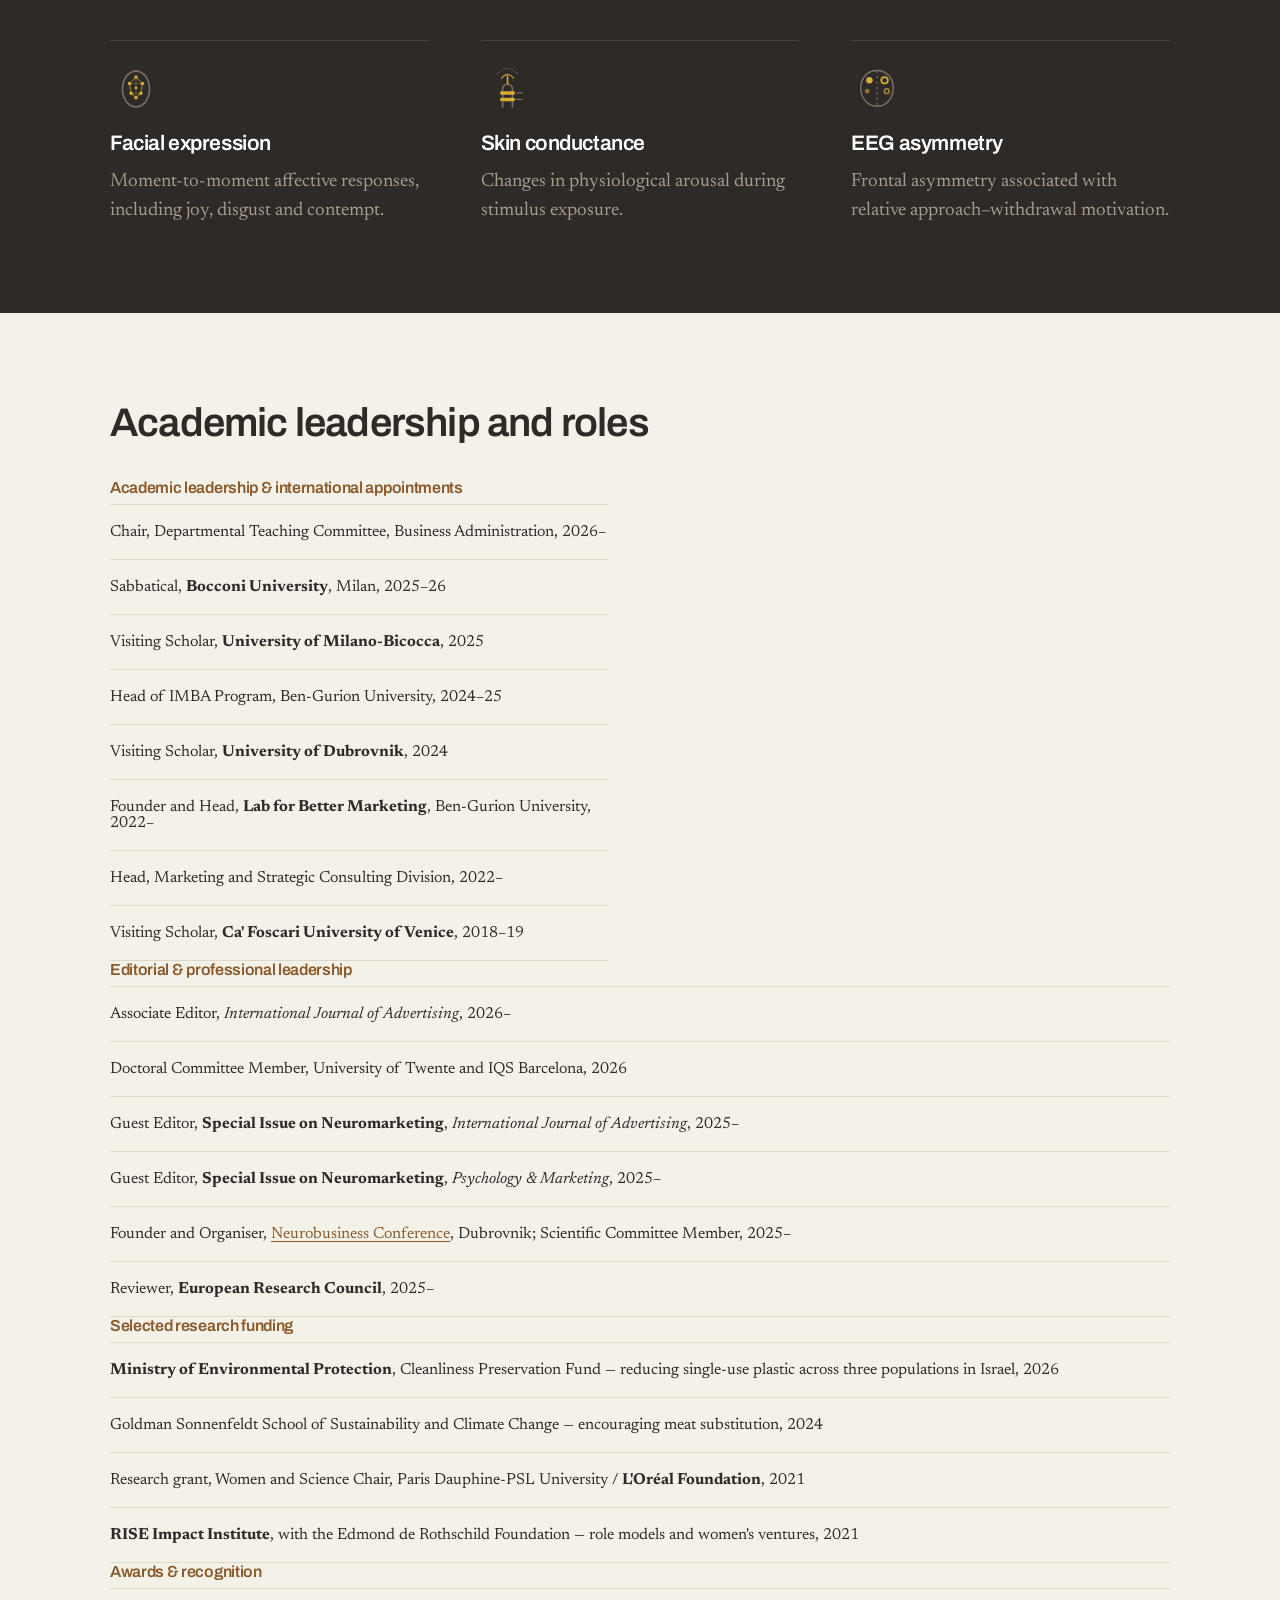
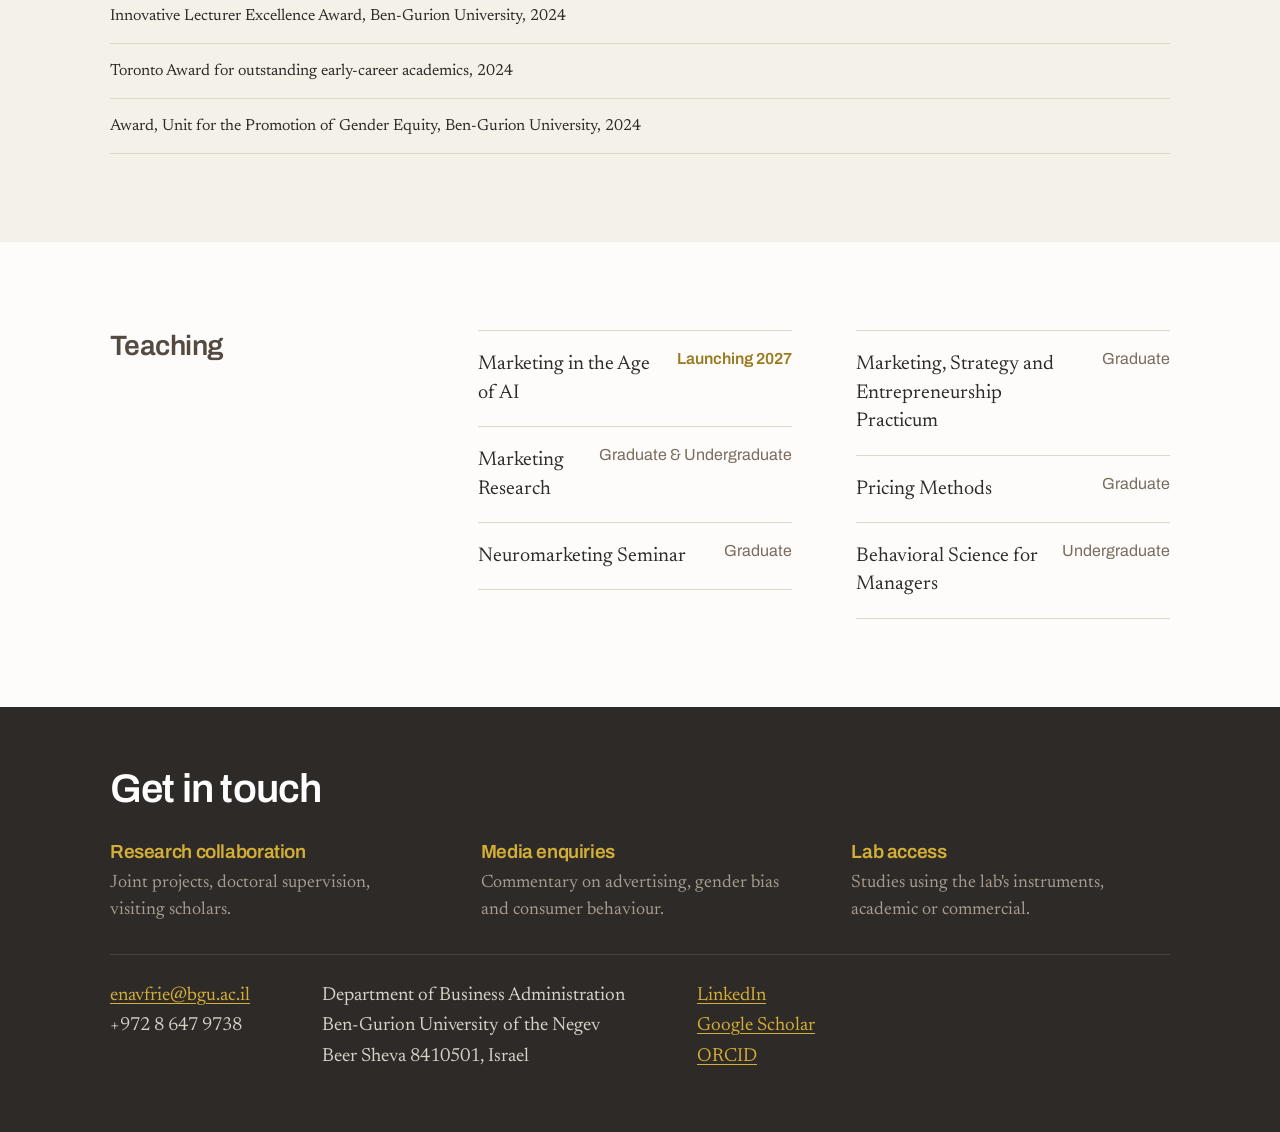
==== commit 349ed0e3: "Feature Maariv 2026 article on homepage" ====
--- a/index.html
+++ b/index.html
@@ -13,7 +13,7 @@
 <meta name="twitter:card" content="summary_large_image">
 <link rel="preconnect" href="https://fonts.googleapis.com"><link rel="preconnect" href="https://fonts.gstatic.com" crossorigin>
 <link rel="stylesheet" href="https://fonts.googleapis.com/css2?family=Archivo:wght@400;500;600;700&family=Newsreader:ital,opsz,wght@0,6..72,400;0,6..72,500;1,6..72,400&display=swap">
-<link rel="canonical" href="https://enavfriedmann.pages.dev/">
+<link rel="canonical" href="https://enavfriedmann.com/">
 <link rel="stylesheet" href="style.css">
 <script type="application/ld+json">
 {"@context":"https://schema.org","@type":"Person","name":"Enav Friedmann","honorificPrefix":"Dr.",
@@ -80,15 +80,15 @@
 
 <section class="band band--deep" id="media">
   <div style="display:flex;align-items:baseline;gap:32px;flex-wrap:wrap"><h2 class="section" style="flex:1">Media</h2><a href="media.html">All media</a></div>
-  <div class="grid4" style="margin-top:30px"><a href="https://scienmag.com/have-you-been-offended-by-a-discriminatory-or-harmful-ad-science-reveals-you-might-still-end-up-buying-the-product/" class="card"><span class="card__outlet"><svg width="22" height="22" viewBox="0 0 24 24" aria-hidden="true"><rect x="2.5" y="4.5" width="15" height="15" rx="1.5" fill="none" stroke="#B08A3A" stroke-width="1.4"/><path d="M17.5,8.5 H21 V17 a2.5,2.5 0 0 1 -3.5,2.3" fill="none" stroke="#B08A3A" stroke-width="1.4" stroke-linejoin="round"/><path d="M5.5,8 H14.5 M5.5,11.5 H14.5 M5.5,15 H11" stroke="#B08A3A" stroke-width="1.3" stroke-linecap="round"/></svg>ScienMag</span>
+  <div class="grid4" style="margin-top:30px"><a href="https://www.maariv.co.il/news/israel/article-1383588" class="card"><span class="card__outlet"><svg width="22" height="22" viewBox="0 0 24 24" aria-hidden="true"><rect x="2.5" y="4.5" width="15" height="15" rx="1.5" fill="none" stroke="#B08A3A" stroke-width="1.4"/><path d="M17.5,8.5 H21 V17 a2.5,2.5 0 0 1 -3.5,2.3" fill="none" stroke="#B08A3A" stroke-width="1.4" stroke-linejoin="round"/><path d="M5.5,8 H14.5 M5.5,11.5 H14.5 M5.5,15 H11" stroke="#B08A3A" stroke-width="1.3" stroke-linecap="round"/></svg>Maariv</span>
+<span class="card__head">Advertising and gender: what our faces reveal that surveys miss</span>
+<span class="card__meta">Press, 2026</span></a><a href="https://scienmag.com/have-you-been-offended-by-a-discriminatory-or-harmful-ad-science-reveals-you-might-still-end-up-buying-the-product/" class="card"><span class="card__outlet"><svg width="22" height="22" viewBox="0 0 24 24" aria-hidden="true"><rect x="2.5" y="4.5" width="15" height="15" rx="1.5" fill="none" stroke="#B08A3A" stroke-width="1.4"/><path d="M17.5,8.5 H21 V17 a2.5,2.5 0 0 1 -3.5,2.3" fill="none" stroke="#B08A3A" stroke-width="1.4" stroke-linejoin="round"/><path d="M5.5,8 H14.5 M5.5,11.5 H14.5 M5.5,15 H11" stroke="#B08A3A" stroke-width="1.3" stroke-linecap="round"/></svg>ScienMag</span>
 <span class="card__head">Offended by a discriminatory ad? You might still buy the product</span>
 <span class="card__meta">Press, 2025</span></a><a href="https://phys.org/news/2025-08-discriminatory-ads-paradoxically-brand-groups.html" class="card"><span class="card__outlet"><svg width="22" height="22" viewBox="0 0 24 24" aria-hidden="true"><rect x="2.5" y="4.5" width="15" height="15" rx="1.5" fill="none" stroke="#B08A3A" stroke-width="1.4"/><path d="M17.5,8.5 H21 V17 a2.5,2.5 0 0 1 -3.5,2.3" fill="none" stroke="#B08A3A" stroke-width="1.4" stroke-linejoin="round"/><path d="M5.5,8 H14.5 M5.5,11.5 H14.5 M5.5,15 H11" stroke="#B08A3A" stroke-width="1.3" stroke-linecap="round"/></svg>Phys.org</span>
 <span class="card__head">Discriminatory ads can paradoxically increase brand preference</span>
 <span class="card__meta">Press, 2025</span></a><a href="https://kan.org.il/content/kan/podcasts/p-8270/940524/" class="card"><span class="card__outlet"><svg width="22" height="22" viewBox="0 0 24 24" aria-hidden="true"><rect x="9" y="2.5" width="6" height="11" rx="3" fill="none" stroke="#B08A3A" stroke-width="1.4"/><path d="M5.5,11 a6.5,6.5 0 0 0 13,0" fill="none" stroke="#B08A3A" stroke-width="1.4" stroke-linecap="round"/><path d="M12,17.5 V21 M8.5,21 H15.5" stroke="#B08A3A" stroke-width="1.4" stroke-linecap="round"/></svg>Kan</span>
 <span class="card__head">Interview on advertising and consumer response</span>
-<span class="card__meta">Radio, 2025</span></a><a href="https://m.maariv.co.il/journalists/opinions/Article-1073296" class="card"><span class="card__outlet"><svg width="22" height="22" viewBox="0 0 24 24" aria-hidden="true"><rect x="2.5" y="4.5" width="15" height="15" rx="1.5" fill="none" stroke="#B08A3A" stroke-width="1.4"/><path d="M17.5,8.5 H21 V17 a2.5,2.5 0 0 1 -3.5,2.3" fill="none" stroke="#B08A3A" stroke-width="1.4" stroke-linejoin="round"/><path d="M5.5,8 H14.5 M5.5,11.5 H14.5 M5.5,15 H11" stroke="#B08A3A" stroke-width="1.3" stroke-linecap="round"/></svg>Maariv</span>
-<span class="card__head">Women have taken combat roles — now the stereotype needs challenging</span>
-<span class="card__meta">Opinion, 2024</span></a></div>
+<span class="card__meta">Radio, 2025</span></a></div>
 </section>
 
 <section class="band band--ink" id="lab">
